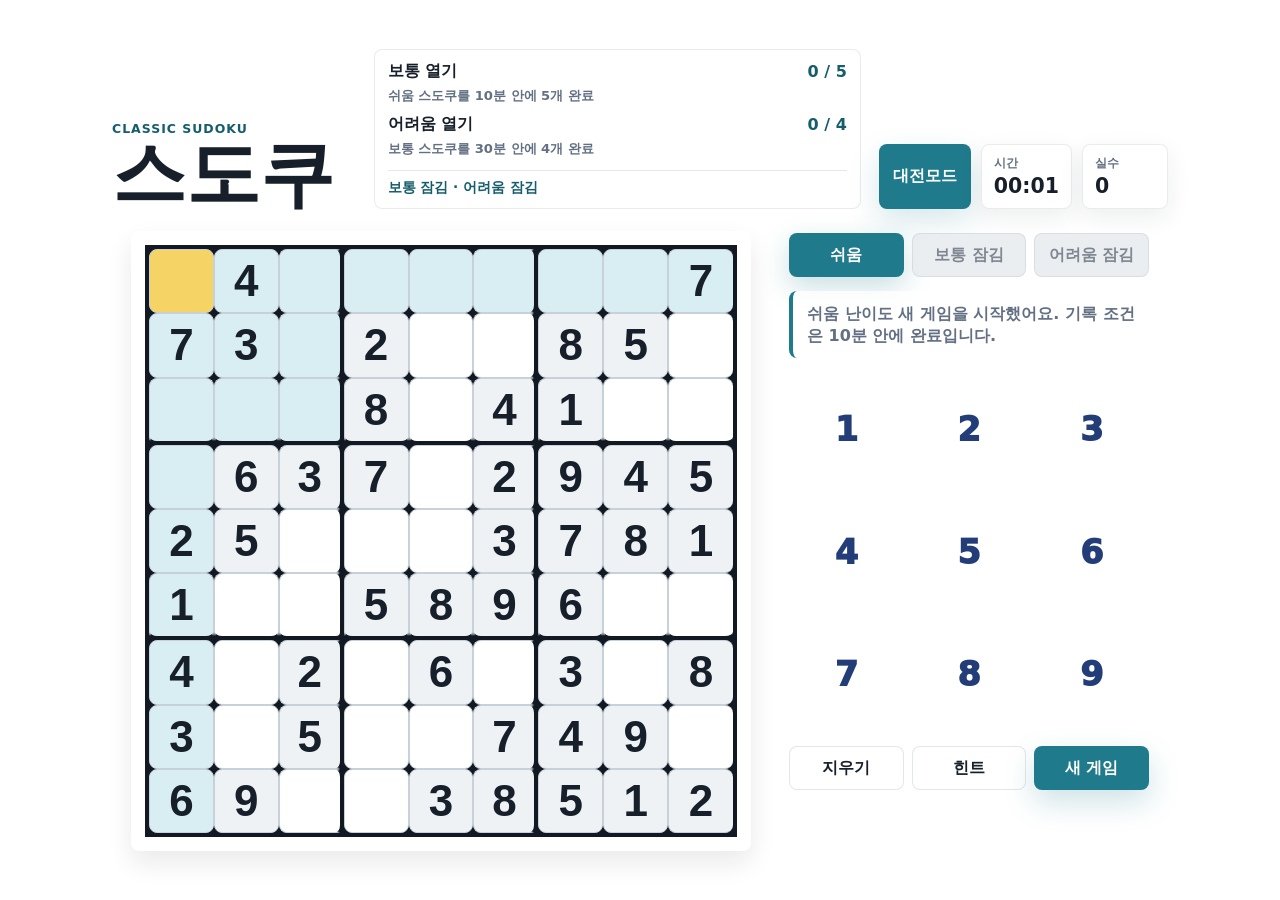
==== index.html @ 7ba5e2db "Add files via upload" ====
<!doctype html>
<html lang="ko">
  <head>
    <meta charset="UTF-8" />
    <meta name="viewport" content="width=device-width, initial-scale=1.0" />
    <title>Classic Sudoku</title>
    <link rel="stylesheet" href="./styles.css?v=20260531-15" />
  </head>
  <body>
    <main class="app-shell">
      <section class="topbar solo-topbar" aria-label="게임 상태">
        <div>
          <p class="eyebrow">Classic Sudoku</p>
          <h1>스도쿠</h1>
        </div>
        <div id="progress" class="progress-panel mission-panel" aria-live="polite"></div>
        <div class="stats">
          <a class="mode-link" href="./battle.html?v=20260531-15">대전모드</a>
          <div class="stat">
            <span>시간</span>
            <strong id="timer">00:00</strong>
          </div>
          <div class="stat">
            <span>실수</span>
            <strong id="mistakes">0</strong>
          </div>
        </div>
      </section>

      <section class="game-layout">
        <div class="board-wrap">
          <div id="board" class="sudoku-board" aria-label="스도쿠 보드"></div>
        </div>

        <aside class="controls" aria-label="게임 조작">
          <div class="difficulty" role="group" aria-label="난이도 선택">
            <button class="difficulty-btn active" data-difficulty="easy">쉬움</button>
            <button class="difficulty-btn" data-difficulty="medium">보통</button>
            <button class="difficulty-btn" data-difficulty="hard">어려움</button>
          </div>

          <div id="message" class="message" role="status" aria-live="polite">
            빈 칸을 선택하고 숫자를 입력하세요.
          </div>

          <div class="number-pad" aria-label="숫자 입력">
            <button data-number="1">1</button>
            <button data-number="2">2</button>
            <button data-number="3">3</button>
            <button data-number="4">4</button>
            <button data-number="5">5</button>
            <button data-number="6">6</button>
            <button data-number="7">7</button>
            <button data-number="8">8</button>
            <button data-number="9">9</button>
          </div>

          <div class="actions">
            <button id="eraseBtn" class="secondary">지우기</button>
            <button id="hintBtn" class="secondary">힌트</button>
            <button id="newGameBtn" class="primary">새 게임</button>
          </div>
        </aside>
      </section>
    </main>

    <script src="./app.js?v=20260531-15"></script>
  </body>
</html>
---- styles.css ----
:root {
  color-scheme: light;
  --ink: #17202a;
  --muted: #637083;
  --line: #c8d0da;
  --line-strong: #121923;
  --paper: #ffffff;
  --surface: #ffffff;
  --accent: #1f7a8c;
  --accent-strong: #155d6b;
  --accent-soft: #d9eef2;
  --warn: #b23a48;
  --warn-soft: #fde8eb;
  --fixed: #eef2f5;
  --selected: #f6d365;
  --same: #eaf5dc;
  --shadow: 0 18px 50px rgba(31, 42, 55, 0.13);
}

* {
  box-sizing: border-box;
}

body {
  min-height: 100vh;
  margin: 0;
  font-family:
    "Arial Rounded MT Bold", Inter, ui-sans-serif, system-ui, -apple-system, BlinkMacSystemFont, "Segoe UI",
    sans-serif;
  color: var(--ink);
  background: var(--paper);
}

button {
  min-height: 44px;
  border: 0;
  border-radius: 8px;
  font: inherit;
  font-weight: 800;
  cursor: pointer;
  transition:
    transform 120ms ease,
    background 120ms ease,
    box-shadow 120ms ease;
}

button:disabled {
  cursor: not-allowed;
  transform: none;
}

button:active {
  transform: translateY(1px);
}

.app-shell {
  width: min(1120px, 100%);
  min-height: 100vh;
  margin: 0 auto;
  padding: 28px clamp(14px, 3vw, 32px);
  display: flex;
  flex-direction: column;
  justify-content: center;
  gap: 22px;
}

.topbar {
  display: flex;
  align-items: end;
  justify-content: space-between;
  gap: 18px;
}

.solo-topbar {
  display: grid;
  grid-template-columns: minmax(140px, 0.8fr) minmax(280px, 1.6fr) auto;
  align-items: end;
}

.eyebrow {
  margin: 0 0 3px;
  color: var(--accent-strong);
  font-size: 0.78rem;
  font-weight: 900;
  letter-spacing: 0.08em;
  text-transform: uppercase;
}

h1 {
  margin: 0;
  font-size: clamp(2.35rem, 6vw, 4.6rem);
  line-height: 0.95;
}

.stats {
  display: flex;
  gap: 10px;
  flex-wrap: wrap;
  justify-content: flex-end;
}

.stat {
  min-width: 86px;
  padding: 10px 12px;
  border: 1px solid rgba(23, 32, 42, 0.09);
  border-radius: 8px;
  background: rgba(255, 255, 255, 0.72);
  box-shadow: 0 8px 24px rgba(31, 42, 55, 0.08);
}

.stat span {
  display: block;
  color: var(--muted);
  font-size: 0.76rem;
  font-weight: 800;
}

.stat strong {
  display: block;
  margin-top: 2px;
  font-size: 1.28rem;
}

.mode-link {
  min-height: 44px;
  display: inline-flex;
  align-items: center;
  justify-content: center;
  padding: 0 14px;
  border-radius: 8px;
  color: #fff;
  background: var(--accent);
  box-shadow: 0 12px 30px rgba(31, 122, 140, 0.18);
  font-weight: 850;
  text-decoration: none;
}

.mobile-chat-preview {
  display: none;
}

.mobile-time-title {
  display: none;
}

.mobile-bottom-stats {
  display: none;
}

.game-layout {
  display: grid;
  grid-template-columns: minmax(280px, 620px) minmax(260px, 360px);
  align-items: start;
  justify-content: center;
  gap: clamp(18px, 4vw, 38px);
}

.board-wrap {
  width: 100%;
  max-width: 620px;
  aspect-ratio: 1;
  padding: clamp(8px, 1.6vw, 14px);
  border-radius: 8px;
  background: var(--surface);
  box-shadow: 0 12px 26px rgba(18, 25, 35, 0.09);
}

.sudoku-board {
  display: grid;
  grid-template-columns: repeat(9, 1fr);
  width: 100%;
  height: 100%;
  border: 4px solid var(--line-strong);
  background: var(--line-strong);
}

.cell {
  display: grid;
  place-items: center;
  min-width: 0;
  min-height: 0;
  border: 1px solid var(--line);
  font-family: "Trebuchet MS", Arial, sans-serif;
  background: var(--surface);
  color: #101923;
  font-size: clamp(1.58rem, 5.6vw, 2.75rem);
  font-weight: 650;
  line-height: 1;
  letter-spacing: 0;
  user-select: none;
}

.cell:nth-child(3n) {
  border-right: 4px solid var(--line-strong);
}

.cell:nth-child(9n) {
  border-right: 0;
}

.cell:nth-child(n + 19):nth-child(-n + 27),
.cell:nth-child(n + 46):nth-child(-n + 54) {
  border-bottom: 4px solid var(--line-strong);
}

.cell.fixed {
  color: var(--ink);
  background: var(--fixed);
}

.cell.selected {
  background: var(--selected);
}

.cell.related {
  background: var(--accent-soft);
}

.cell.same {
  background: var(--same);
}

.cell.error {
  color: var(--warn);
  background: var(--warn-soft);
}

.cell.selected.error {
  background: #f7bdc5;
}

.cell.complete-pop {
  animation: completePop 760ms ease both;
}

@keyframes completePop {
  0% {
    background: #fff;
    transform: scale(1);
  }
  28% {
    background: #86e1f0;
    transform: scale(1.05);
  }
  62% {
    background: #f8d96d;
    transform: scale(1.01);
  }
  100% {
    transform: scale(1);
  }
}

.controls {
  display: flex;
  flex-direction: column;
  gap: 14px;
  padding-top: 2px;
}

.battle-panel {
  display: grid;
  gap: 10px;
  padding: 12px;
  border-radius: 8px;
  background: rgba(255, 255, 255, 0.78);
  box-shadow: inset 0 0 0 1px rgba(23, 32, 42, 0.09);
}

.battle-panel.is-hidden {
  display: none;
}

.battle-panel label {
  display: grid;
  gap: 5px;
  color: var(--muted);
  font-size: 0.82rem;
  font-weight: 800;
}

.battle-panel input,
.battle-panel select {
  width: 100%;
  min-height: 42px;
  border: 1px solid rgba(23, 32, 42, 0.14);
  border-radius: 8px;
  padding: 0 11px;
  color: var(--ink);
  background: var(--surface);
  font: inherit;
  font-weight: 750;
}

.battle-panel input[type="range"] {
  padding: 0;
  accent-color: var(--accent);
}

.chat-panel {
  display: grid;
  gap: 8px;
  padding: 12px;
  border-radius: 8px;
  background: rgba(255, 255, 255, 0.78);
  box-shadow: inset 0 0 0 1px rgba(23, 32, 42, 0.09);
}

.chat-messages {
  display: flex;
  flex-direction: column;
  gap: 7px;
  min-height: 120px;
  max-height: 180px;
  overflow-y: auto;
  padding-right: 2px;
  overscroll-behavior: contain;
  scroll-behavior: smooth;
}

.chat-empty {
  margin: 0;
  color: var(--muted);
  font-size: 0.85rem;
  font-weight: 760;
}

.chat-message {
  display: grid;
  gap: 2px;
  align-self: start;
  max-width: 88%;
  min-width: 52px;
  padding: 8px 10px;
  border-radius: 8px;
  background: var(--fixed);
  overflow-wrap: anywhere;
  word-break: break-word;
}

.chat-message.mine {
  align-self: end;
  background: var(--accent-soft);
}

.chat-message strong {
  color: var(--accent-strong);
  font-size: 0.75rem;
}

.chat-message span {
  font-size: 0.9rem;
  font-weight: 720;
  line-height: 1.35;
  white-space: pre-wrap;
}

.chat-form {
  display: grid;
  grid-template-columns: 1fr 76px;
  gap: 8px;
}

.chat-form input {
  min-width: 0;
  min-height: 44px;
  border: 1px solid rgba(23, 32, 42, 0.14);
  border-radius: 8px;
  padding: 0 11px;
  color: var(--ink);
  background: var(--surface);
  font: inherit;
  font-weight: 750;
}

.difficulty {
  display: grid;
  grid-template-columns: repeat(3, 1fr);
  gap: 8px;
}

.difficulty-btn,
.secondary {
  color: var(--ink);
  background: rgba(255, 255, 255, 0.8);
  box-shadow: inset 0 0 0 1px rgba(23, 32, 42, 0.11);
}

.difficulty-btn.active {
  color: #fff;
  background: var(--accent);
  box-shadow: 0 10px 28px rgba(31, 122, 140, 0.24);
}

.difficulty-btn.locked {
  color: #7f8792;
  background: rgba(233, 236, 240, 0.88);
  box-shadow: inset 0 0 0 1px rgba(23, 32, 42, 0.08);
}

.progress-panel {
  display: grid;
  gap: 5px;
  padding: 12px 14px;
  border-radius: 8px;
  background: rgba(255, 255, 255, 0.78);
  box-shadow: inset 0 0 0 1px rgba(23, 32, 42, 0.09);
}

.progress-row {
  display: flex;
  align-items: center;
  justify-content: space-between;
  gap: 10px;
  font-weight: 850;
}

.progress-row strong {
  color: var(--accent-strong);
  white-space: nowrap;
}

.progress-panel p {
  margin: 0 0 5px;
  color: var(--muted);
  font-size: 0.82rem;
  font-weight: 720;
  line-height: 1.3;
}

.unlock-status {
  margin-top: 3px;
  padding-top: 8px;
  border-top: 1px solid rgba(23, 32, 42, 0.1);
  color: var(--accent-strong);
  font-size: 0.85rem;
  font-weight: 850;
}

.message {
  min-height: 56px;
  display: flex;
  align-items: center;
  padding: 12px 14px;
  border-left: 4px solid var(--accent);
  border-radius: 8px;
  background: rgba(255, 255, 255, 0.78);
  color: var(--muted);
  font-weight: 750;
  line-height: 1.35;
}

.number-pad {
  display: grid;
  grid-template-columns: repeat(3, 1fr);
  gap: 8px;
}

.number-pad button {
  aspect-ratio: 1;
  min-height: 56px;
  color: #233d79;
  background: var(--surface);
  box-shadow: none;
  font-size: 2.1rem;
  font-weight: 950;
}

.number-pad button:hover,
.secondary:hover {
  background: #eef8fa;
}

.actions {
  display: grid;
  grid-template-columns: repeat(3, 1fr);
  gap: 8px;
}

.battle-actions {
  grid-template-columns: 1fr 1fr;
}

.leave-action {
  width: 100%;
}

.primary {
  color: #fff;
  background: var(--accent);
  box-shadow: 0 12px 30px rgba(31, 122, 140, 0.22);
}

.primary:hover {
  background: var(--accent-strong);
}

.danger {
  color: var(--warn);
}

@media (max-width: 820px) {
  .app-shell {
    justify-content: start;
    padding-top: 12px;
    gap: 12px;
  }

  .topbar {
    display: grid;
    grid-template-columns: 94px minmax(0, 1fr);
    align-items: start;
    gap: 8px;
  }

  .solo-topbar {
    grid-template-columns: minmax(0, 1fr) auto;
  }

  .solo-topbar > div:first-child {
    display: none;
  }

  .solo-topbar .mission-panel {
    grid-column: 1;
  }

  .solo-topbar .stats {
    grid-column: 2;
    display: grid;
    gap: 6px;
  }

  .solo-topbar .stats .mode-link,
  .solo-topbar .stats .stat:last-child {
    display: none;
  }

  .topbar > div:first-child {
    order: 0;
  }

  .topbar:not(.solo-topbar) .eyebrow {
    display: none;
  }

  .topbar:not(.solo-topbar) .stats {
    display: none;
  }

  .topbar h1 {
    display: none;
  }

  .mobile-time-title {
    display: grid;
    gap: 2px;
    min-height: 88px;
    height: 88px;
    padding: 10px 12px;
    border-radius: 8px;
    background: rgba(255, 255, 255, 0.78);
    box-shadow: inset 0 0 0 1px rgba(23, 32, 42, 0.09);
  }

  .mobile-time-title span {
    color: var(--muted);
    font-size: 0.76rem;
    font-weight: 800;
  }

  .mobile-time-title strong {
    font-size: 1.45rem;
    line-height: 1;
  }

  .topbar .stats .stat:last-child {
    display: none;
  }

  .mobile-chat-preview {
    order: 1;
    display: flex;
    flex-direction: column;
    gap: 6px;
    width: 100%;
    min-height: 88px;
    height: 88px;
    max-height: 88px;
    overflow-y: auto;
    padding: 8px;
    border-radius: 8px;
    background: rgba(255, 255, 255, 0.78);
    box-shadow: inset 0 0 0 1px rgba(23, 32, 42, 0.09);
  }

  .mobile-chat-preview .chat-message {
    max-width: 100%;
    padding: 6px 8px;
  }

  .mobile-chat-preview .chat-message span {
    font-size: 0.78rem;
  }

  .game-layout {
    order: 2;
    display: flex;
    flex-direction: column;
    gap: 10px;
  }

  .board-wrap {
    order: 2;
    max-width: none;
  }

  .controls {
    display: contents;
  }

  .battle-panel {
    order: 0;
  }

  .chat-panel {
    order: 1;
    padding: 0;
    background: transparent;
    box-shadow: none;
  }

  .chat-panel .chat-messages {
    display: none;
  }

  .chat-form {
    grid-template-columns: 1fr 68px;
  }

  .chat-form input,
  .chat-form button {
    min-height: 46px;
  }

  .number-pad {
    grid-template-columns: repeat(9, 1fr);
    gap: 2px;
    order: 3;
  }

  .number-pad button {
    aspect-ratio: 1;
    min-height: 36px;
    border-radius: 5px;
    padding: 0;
    font-size: 1.32rem;
    color: #233d79;
  }

  .controls > .actions:not(.battle-actions) {
    order: 5;
  }

  .controls > .message {
    order: 10;
  }

  .controls > .difficulty {
    order: 12;
  }

  .battle-actions {
    grid-template-columns: 1fr 1fr;
    gap: 7px;
    order: 4;
  }

  .battle-message {
    order: 5;
  }

  .players-panel {
    order: 6;
  }

  .leave-action {
    order: 29;
  }

  .mobile-bottom-stats {
    order: 30;
    display: grid;
    grid-template-columns: 1fr 1fr;
    gap: 8px;
    padding-bottom: 18px;
  }

  .mobile-bottom-stats .mode-link,
  .mobile-bottom-stats .stat {
    width: 100%;
  }
}

@media (max-width: 520px) {
  .app-shell {
    padding-left: 10px;
    padding-right: 10px;
  }

  .topbar {
    display: grid;
  }

  .stats {
    justify-content: stretch;
    gap: 7px;
  }

  .stat {
    flex: 1;
    min-width: 0;
    padding: 8px 9px;
  }

  .cell {
    font-size: clamp(1.35rem, 8.1vw, 2rem);
    font-weight: 650;
  }

  h1 {
    font-size: 2.15rem;
  }

  .eyebrow {
    font-size: 0.68rem;
  }
}
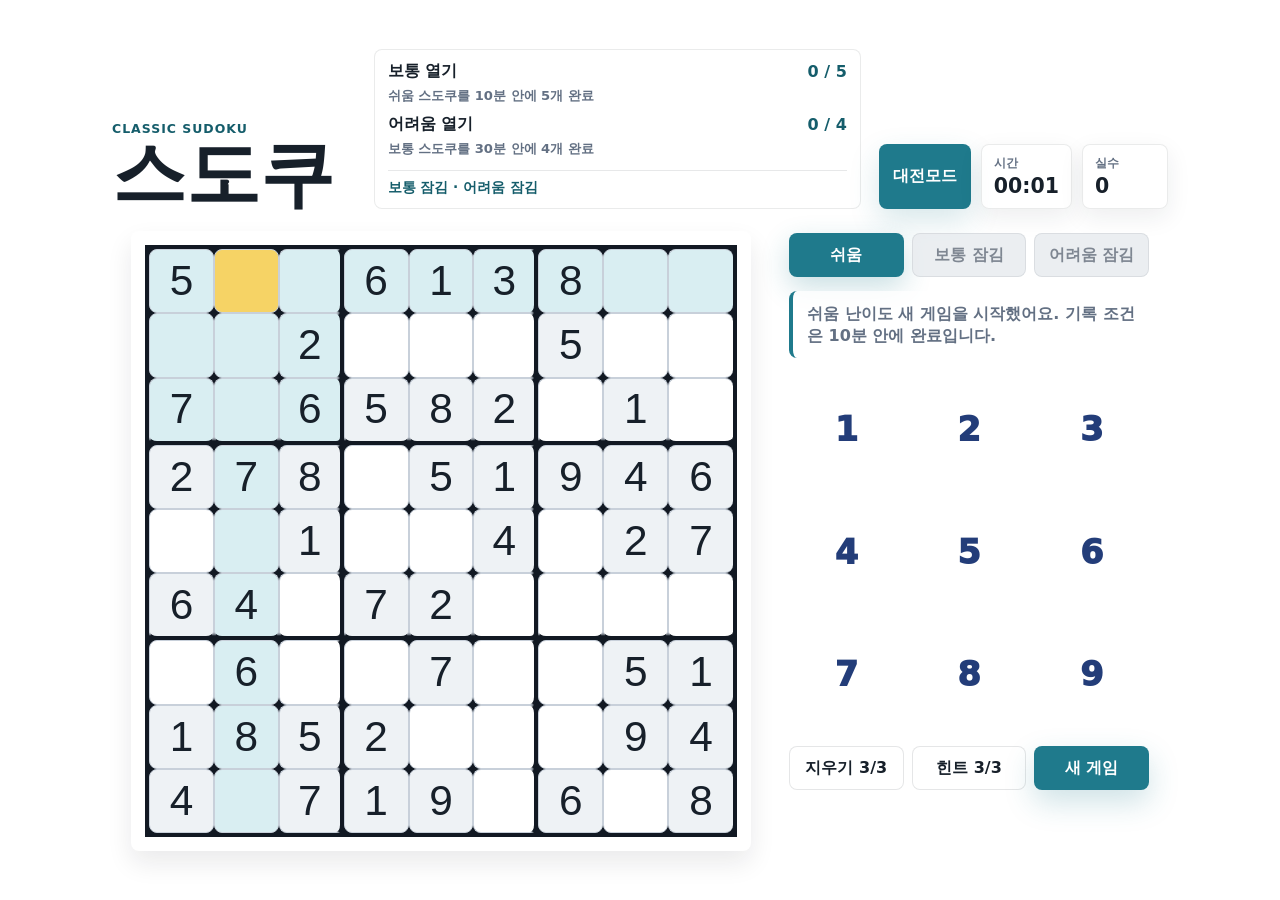
==== commit 420d6f6f: "Add files via upload" ====
--- a/index.html
+++ b/index.html
@@ -4,7 +4,7 @@
     <meta charset="UTF-8" />
     <meta name="viewport" content="width=device-width, initial-scale=1.0" />
     <title>Classic Sudoku</title>
-    <link rel="stylesheet" href="./styles.css?v=20260531-15" />
+    <link rel="stylesheet" href="./styles.css?v=20260531-16" />
   </head>
   <body>
     <main class="app-shell">
@@ -15,7 +15,7 @@
         </div>
         <div id="progress" class="progress-panel mission-panel" aria-live="polite"></div>
         <div class="stats">
-          <a class="mode-link" href="./battle.html?v=20260531-15">대전모드</a>
+          <a class="mode-link" href="./battle.html?v=20260531-16">대전모드</a>
           <div class="stat">
             <span>시간</span>
             <strong id="timer">00:00</strong>
@@ -64,6 +64,6 @@
       </section>
     </main>
 
-    <script src="./app.js?v=20260531-15"></script>
+    <script src="./app.js?v=20260531-16"></script>
   </body>
 </html>
--- a/styles.css
+++ b/styles.css
@@ -180,11 +180,11 @@
   min-width: 0;
   min-height: 0;
   border: 1px solid var(--line);
-  font-family: "Trebuchet MS", Arial, sans-serif;
+  font-family: "Segoe UI", Arial, sans-serif;
   background: var(--surface);
   color: #101923;
-  font-size: clamp(1.58rem, 5.6vw, 2.75rem);
-  font-weight: 650;
+  font-size: clamp(1.52rem, 5.4vw, 2.65rem);
+  font-weight: 500;
   line-height: 1;
   letter-spacing: 0;
   user-select: none;
@@ -454,9 +454,11 @@
   display: grid;
   grid-template-columns: repeat(3, 1fr);
   gap: 8px;
+  width: 100%;
 }
 
 .number-pad button {
+  min-width: 0;
   aspect-ratio: 1;
   min-height: 56px;
   color: #233d79;
@@ -508,7 +510,7 @@
 
   .topbar {
     display: grid;
-    grid-template-columns: 94px minmax(0, 1fr);
+    grid-template-columns: repeat(2, minmax(0, 1fr));
     align-items: start;
     gap: 8px;
   }
@@ -557,6 +559,7 @@
     gap: 2px;
     min-height: 88px;
     height: 88px;
+    width: 100%;
     padding: 10px 12px;
     border-radius: 8px;
     background: rgba(255, 255, 255, 0.78);
@@ -644,17 +647,19 @@
   }
 
   .number-pad {
-    grid-template-columns: repeat(9, 1fr);
-    gap: 2px;
+    width: 100%;
+    grid-template-columns: repeat(9, minmax(0, 1fr));
+    gap: 0;
     order: 3;
   }
 
   .number-pad button {
+    min-width: 0;
     aspect-ratio: 1;
-    min-height: 36px;
-    border-radius: 5px;
+    min-height: 34px;
+    border-radius: 4px;
     padding: 0;
-    font-size: 1.32rem;
+    font-size: 1.52rem;
     color: #233d79;
   }
 
@@ -685,7 +690,7 @@
   }
 
   .leave-action {
-    order: 29;
+    order: 99;
   }
 
   .mobile-bottom-stats {
@@ -724,8 +729,8 @@
   }
 
   .cell {
-    font-size: clamp(1.35rem, 8.1vw, 2rem);
-    font-weight: 650;
+    font-size: clamp(1.22rem, 7.6vw, 1.86rem);
+    font-weight: 500;
   }
 
   h1 {
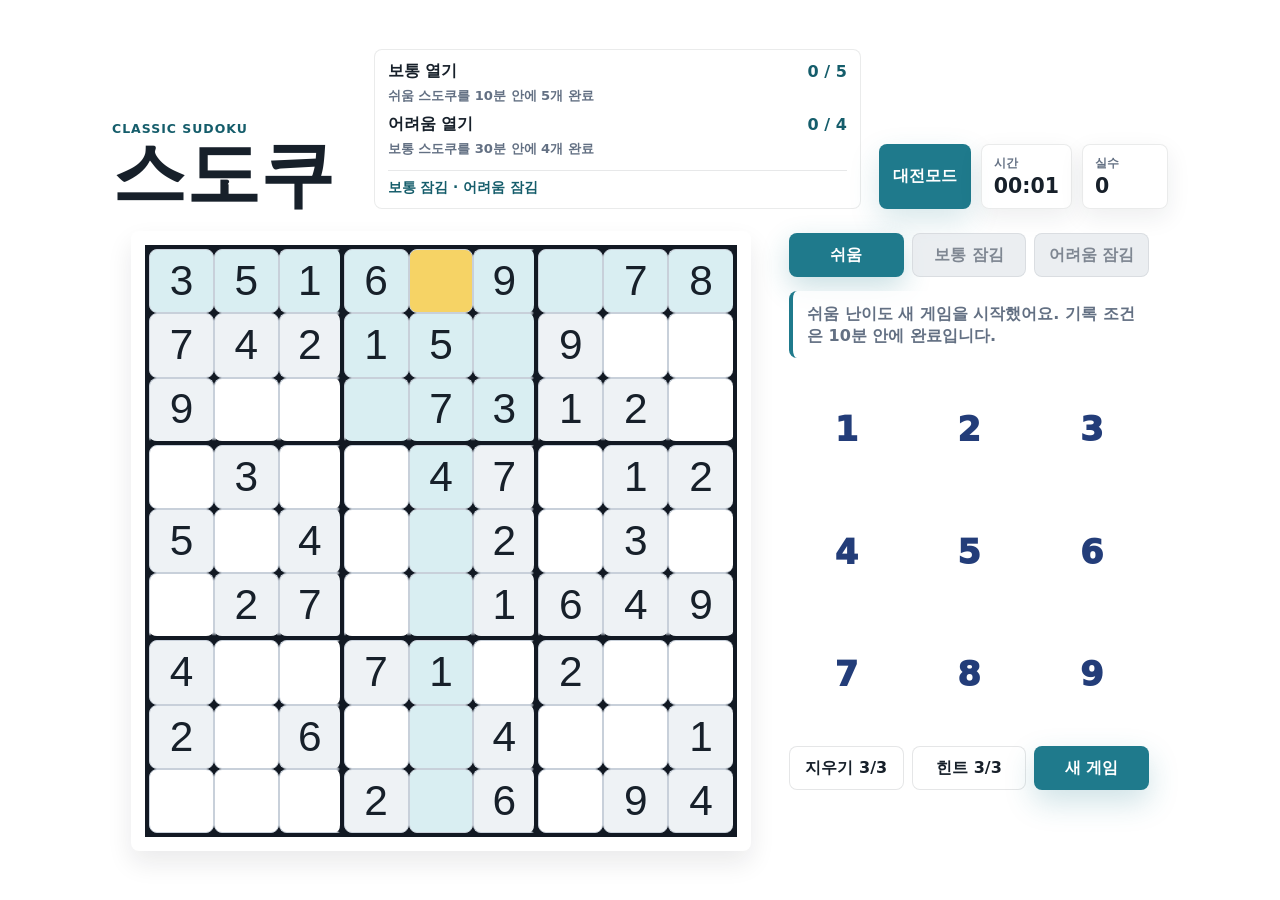
==== commit 8e08637d: "Add files via upload" ====
--- a/index.html
+++ b/index.html
@@ -4,7 +4,7 @@
     <meta charset="UTF-8" />
     <meta name="viewport" content="width=device-width, initial-scale=1.0" />
     <title>Classic Sudoku</title>
-    <link rel="stylesheet" href="./styles.css?v=20260531-16" />
+    <link rel="stylesheet" href="./styles.css?v=20260531-17" />
   </head>
   <body>
     <main class="app-shell">
@@ -15,7 +15,7 @@
         </div>
         <div id="progress" class="progress-panel mission-panel" aria-live="polite"></div>
         <div class="stats">
-          <a class="mode-link" href="./battle.html?v=20260531-16">대전모드</a>
+          <a class="mode-link" href="./battle.html?v=20260531-17">대전모드</a>
           <div class="stat">
             <span>시간</span>
             <strong id="timer">00:00</strong>
@@ -64,6 +64,6 @@
       </section>
     </main>
 
-    <script src="./app.js?v=20260531-16"></script>
+    <script src="./app.js?v=20260531-17"></script>
   </body>
 </html>
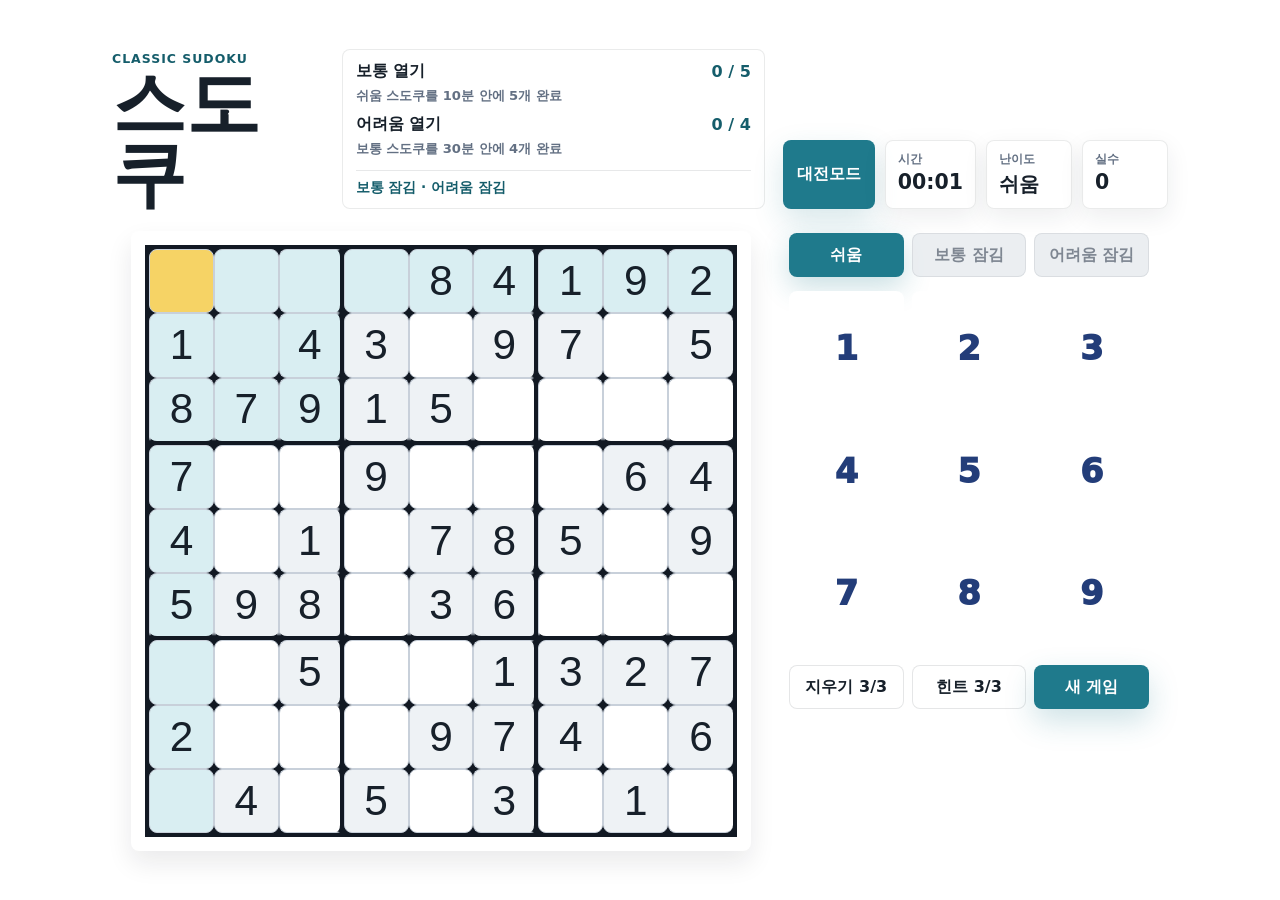
==== commit bef15fa6: "Add files via upload" ====
--- a/index.html
+++ b/index.html
@@ -4,7 +4,7 @@
     <meta charset="UTF-8" />
     <meta name="viewport" content="width=device-width, initial-scale=1.0" />
     <title>Classic Sudoku</title>
-    <link rel="stylesheet" href="./styles.css?v=20260531-17" />
+    <link rel="stylesheet" href="./styles.css?v=20260531-20" />
   </head>
   <body>
     <main class="app-shell">
@@ -15,10 +15,14 @@
         </div>
         <div id="progress" class="progress-panel mission-panel" aria-live="polite"></div>
         <div class="stats">
-          <a class="mode-link" href="./battle.html?v=20260531-17">대전모드</a>
+          <a class="mode-link" href="./battle.html?v=20260531-20">대전모드</a>
           <div class="stat">
             <span>시간</span>
             <strong id="timer">00:00</strong>
+          </div>
+          <div class="stat">
+            <span>난이도</span>
+            <strong id="currentDifficulty">쉬움</strong>
           </div>
           <div class="stat">
             <span>실수</span>
@@ -39,7 +43,7 @@
             <button class="difficulty-btn" data-difficulty="hard">어려움</button>
           </div>
 
-          <div id="message" class="message" role="status" aria-live="polite">
+          <div id="message" class="message solo-message" role="status" aria-live="polite">
             빈 칸을 선택하고 숫자를 입력하세요.
           </div>
 
@@ -64,6 +68,6 @@
       </section>
     </main>
 
-    <script src="./app.js?v=20260531-17"></script>
+    <script src="./app.js?v=20260531-20"></script>
   </body>
 </html>
--- a/styles.css
+++ b/styles.css
@@ -21,6 +21,12 @@
   box-sizing: border-box;
 }
 
+html,
+body {
+  width: 100%;
+  overflow-x: hidden;
+}
+
 body {
   min-height: 100vh;
   margin: 0;
@@ -62,6 +68,7 @@
   flex-direction: column;
   justify-content: center;
   gap: 22px;
+  overflow-x: hidden;
 }
 
 .topbar {
@@ -147,6 +154,14 @@
   display: none;
 }
 
+.battle-info-row {
+  display: contents;
+}
+
+.mobile-room-stat {
+  display: none;
+}
+
 .game-layout {
   display: grid;
   grid-template-columns: minmax(280px, 620px) minmax(260px, 360px);
@@ -166,12 +181,27 @@
 }
 
 .sudoku-board {
+  position: relative;
   display: grid;
   grid-template-columns: repeat(9, 1fr);
   width: 100%;
   height: 100%;
   border: 4px solid var(--line-strong);
   background: var(--line-strong);
+}
+
+.sudoku-board.loss-board::after {
+  content: attr(data-result);
+  position: absolute;
+  inset: 0;
+  display: grid;
+  place-items: center;
+  color: #b23a48;
+  background: rgba(255, 255, 255, 0.72);
+  font-size: clamp(3rem, 18vw, 7rem);
+  font-weight: 900;
+  letter-spacing: 0;
+  pointer-events: none;
 }
 
 .cell {
@@ -450,11 +480,20 @@
   line-height: 1.35;
 }
 
+.solo-message {
+  display: none;
+}
+
+.battle-message {
+  display: none;
+}
+
 .number-pad {
   display: grid;
   grid-template-columns: repeat(3, 1fr);
   gap: 8px;
   width: 100%;
+  max-width: 100%;
 }
 
 .number-pad button {
@@ -477,6 +516,8 @@
   display: grid;
   grid-template-columns: repeat(3, 1fr);
   gap: 8px;
+  width: 100%;
+  max-width: 100%;
 }
 
 .battle-actions {
@@ -648,6 +689,7 @@
 
   .number-pad {
     width: 100%;
+    max-width: calc(100vw - 20px);
     grid-template-columns: repeat(9, minmax(0, 1fr));
     gap: 0;
     order: 3;
@@ -659,8 +701,15 @@
     min-height: 34px;
     border-radius: 4px;
     padding: 0;
-    font-size: 1.52rem;
+    font-size: clamp(1.45rem, 6.2vw, 1.7rem);
     color: #233d79;
+  }
+
+  .actions,
+  .battle-actions,
+  .mobile-bottom-stats,
+  .leave-action {
+    max-width: calc(100vw - 20px);
   }
 
   .controls > .actions:not(.battle-actions) {
@@ -685,8 +734,21 @@
     order: 5;
   }
 
+  .battle-info-row {
+    order: 6;
+    display: grid;
+    grid-template-columns: minmax(0, 1fr) minmax(86px, 30%);
+    gap: 8px;
+  }
+
   .players-panel {
-    order: 6;
+    min-width: 0;
+  }
+
+  .mobile-room-stat {
+    display: block;
+    min-width: 0;
+    align-self: stretch;
   }
 
   .leave-action {
@@ -698,12 +760,12 @@
     display: grid;
     grid-template-columns: 1fr 1fr;
     gap: 8px;
-    padding-bottom: 18px;
   }
 
   .mobile-bottom-stats .mode-link,
-  .mobile-bottom-stats .stat {
+  .mobile-bottom-stats button {
     width: 100%;
+    min-height: 44px;
   }
 }
 
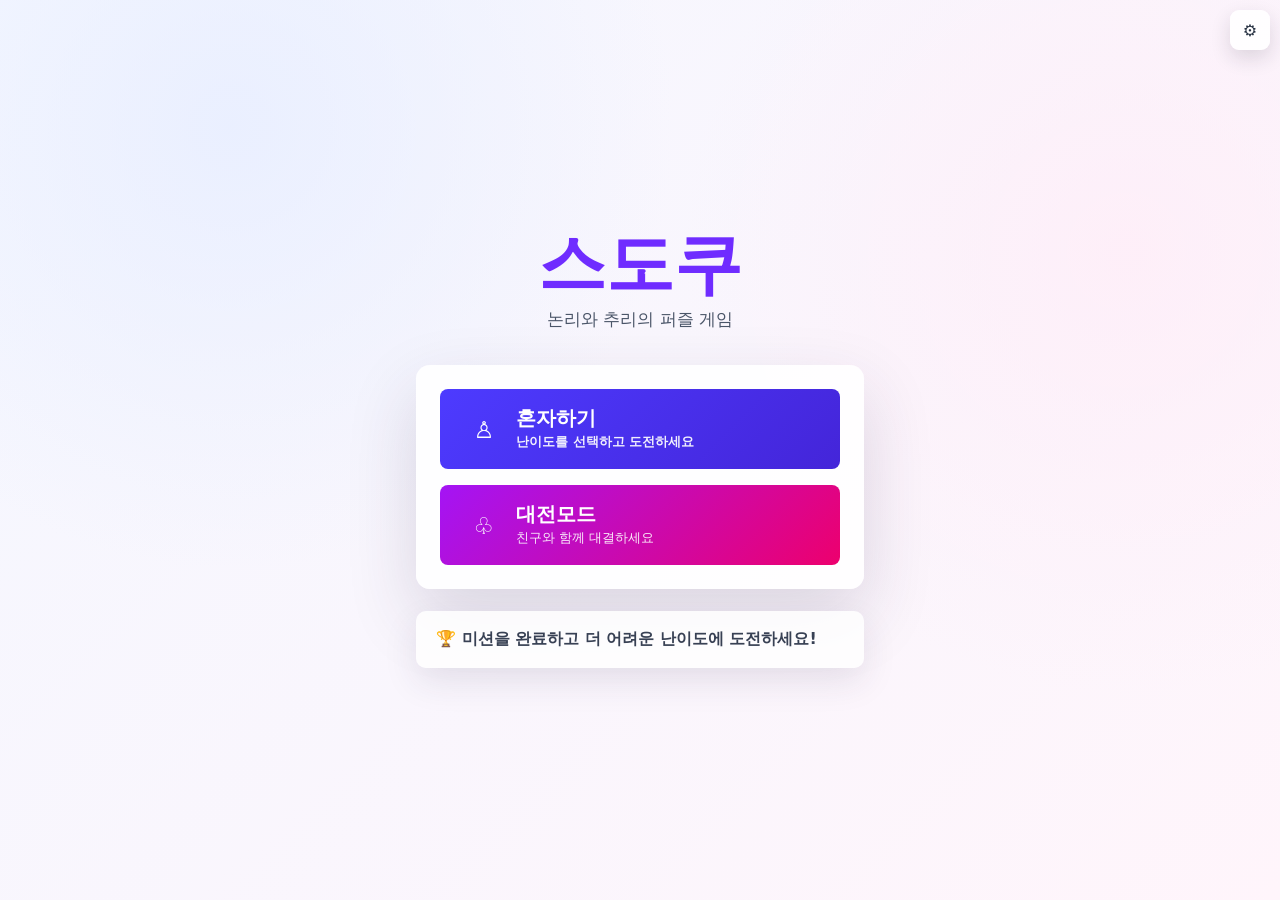
==== commit 0df926e0: "Add files via upload" ====
--- a/index.html
+++ b/index.html
@@ -3,46 +3,61 @@
   <head>
     <meta charset="UTF-8" />
     <meta name="viewport" content="width=device-width, initial-scale=1.0" />
-    <title>Classic Sudoku</title>
-    <link rel="stylesheet" href="./styles.css?v=20260531-20" />
+    <title>스도쿠</title>
+    <link rel="stylesheet" href="./styles.css?v=20260531-21" />
   </head>
   <body>
-    <main class="app-shell">
+    <button id="settingsBtn" class="settings-fab" type="button" aria-label="개인 설정">⚙</button>
+
+    <main class="home-screen" id="homeScreen">
+      <section class="home-card" aria-label="스도쿠 시작">
+        <h1>스도쿠</h1>
+        <p>논리와 추리의 퍼즐 게임</p>
+
+        <div class="home-actions">
+          <button id="soloStartBtn" class="home-choice solo-choice" type="button">
+            <span class="choice-icon">♙</span>
+            <span>
+              <strong>혼자하기</strong>
+              <small>난이도를 선택하고 도전하세요</small>
+            </span>
+          </button>
+          <a class="home-choice battle-choice" href="./battle.html?v=20260531-21">
+            <span class="choice-icon">♧</span>
+            <span>
+              <strong>대전모드</strong>
+              <small>친구와 함께 대결하세요</small>
+            </span>
+          </a>
+        </div>
+
+        <div class="home-tip">🏆 미션을 완료하고 더 어려운 난이도에 도전하세요!</div>
+      </section>
+    </main>
+
+    <main class="app-shell solo-shell is-hidden" id="soloGame">
       <section class="topbar solo-topbar" aria-label="게임 상태">
         <div>
-          <p class="eyebrow">Classic Sudoku</p>
-          <h1>스도쿠</h1>
+          <a class="back-link" href="./index.html" aria-label="처음으로">←</a>
         </div>
-        <div id="progress" class="progress-panel mission-panel" aria-live="polite"></div>
-        <div class="stats">
-          <a class="mode-link" href="./battle.html?v=20260531-20">대전모드</a>
-          <div class="stat">
-            <span>시간</span>
-            <strong id="timer">00:00</strong>
-          </div>
-          <div class="stat">
-            <span>난이도</span>
-            <strong id="currentDifficulty">쉬움</strong>
-          </div>
-          <div class="stat">
-            <span>실수</span>
-            <strong id="mistakes">0</strong>
-          </div>
-        </div>
+        <h2 class="screen-title"><span>🌱</span> 쉬움</h2>
+        <div class="timer-chip" id="timer">00:00</div>
       </section>
 
-      <section class="game-layout">
+      <section class="solo-content">
+        <div class="difficulty" role="group" aria-label="난이도 선택">
+          <button class="difficulty-btn active" data-difficulty="easy">쉬움</button>
+          <button class="difficulty-btn" data-difficulty="medium">보통</button>
+          <button class="difficulty-btn" data-difficulty="hard">어려움</button>
+        </div>
+
+        <div id="progress" class="progress-panel mission-panel" aria-live="polite"></div>
+
         <div class="board-wrap">
           <div id="board" class="sudoku-board" aria-label="스도쿠 보드"></div>
         </div>
 
         <aside class="controls" aria-label="게임 조작">
-          <div class="difficulty" role="group" aria-label="난이도 선택">
-            <button class="difficulty-btn active" data-difficulty="easy">쉬움</button>
-            <button class="difficulty-btn" data-difficulty="medium">보통</button>
-            <button class="difficulty-btn" data-difficulty="hard">어려움</button>
-          </div>
-
           <div id="message" class="message solo-message" role="status" aria-live="polite">
             빈 칸을 선택하고 숫자를 입력하세요.
           </div>
@@ -64,10 +79,37 @@
             <button id="hintBtn" class="secondary">힌트</button>
             <button id="newGameBtn" class="primary">새 게임</button>
           </div>
+
+          <div class="tool-summary">
+            <div><strong id="mistakes">0</strong><span>실수</span></div>
+            <div><strong id="currentDifficulty">쉬움</strong><span>난이도</span></div>
+          </div>
         </aside>
       </section>
     </main>
 
-    <script src="./app.js?v=20260531-20"></script>
+    <div id="settingsModal" class="modal-overlay is-hidden" role="dialog" aria-modal="true" aria-labelledby="settingsTitle">
+      <section class="settings-modal">
+        <div class="modal-head">
+          <h2 id="settingsTitle">⚙ 개인 설정</h2>
+          <button id="closeSettingsBtn" class="icon-button" type="button" aria-label="닫기">×</button>
+        </div>
+        <label class="setting-row">
+          <span>🔊 사운드</span>
+          <input id="soundToggle" type="checkbox" checked />
+        </label>
+        <label class="setting-control">
+          <span>배경음 크기 <strong id="musicVolumeLabel">70%</strong></span>
+          <input id="musicVolume" min="0" max="100" type="range" value="70" />
+        </label>
+        <label class="setting-control">
+          <span>효과음 크기 <strong id="effectVolumeLabel">50%</strong></span>
+          <input id="effectVolume" min="0" max="100" type="range" value="50" />
+        </label>
+        <div class="settings-tip">💡 설정은 자동으로 저장되며 다음 접속 시에도 유지됩니다.</div>
+      </section>
+    </div>
+
+    <script src="./app.js?v=20260531-21"></script>
   </body>
 </html>
--- a/styles.css
+++ b/styles.css
@@ -1,20 +1,21 @@
 :root {
   color-scheme: light;
-  --ink: #17202a;
-  --muted: #637083;
-  --line: #c8d0da;
-  --line-strong: #121923;
-  --paper: #ffffff;
+  --ink: #172033;
+  --muted: #6d7280;
+  --line: #dde2ea;
+  --line-strong: #182235;
+  --paper: #fbf7ff;
   --surface: #ffffff;
-  --accent: #1f7a8c;
-  --accent-strong: #155d6b;
-  --accent-soft: #d9eef2;
-  --warn: #b23a48;
-  --warn-soft: #fde8eb;
-  --fixed: #eef2f5;
-  --selected: #f6d365;
-  --same: #eaf5dc;
-  --shadow: 0 18px 50px rgba(31, 42, 55, 0.13);
+  --soft: #f7f8fb;
+  --mission: #edf2ff;
+  --accent: #6f2cff;
+  --accent-2: #e80072;
+  --accent-soft: #f4ecff;
+  --warn: #e01955;
+  --warn-soft: #fff0f5;
+  --selected: #e9e8ff;
+  --same: #f0e8ff;
+  --shadow: 0 28px 70px rgba(49, 38, 76, 0.16);
 }
 
 * {
@@ -24,34 +25,38 @@
 html,
 body {
   width: 100%;
+  min-height: 100%;
   overflow-x: hidden;
 }
 
 body {
-  min-height: 100vh;
   margin: 0;
-  font-family:
-    "Arial Rounded MT Bold", Inter, ui-sans-serif, system-ui, -apple-system, BlinkMacSystemFont, "Segoe UI",
-    sans-serif;
+  font-family: Inter, ui-sans-serif, system-ui, -apple-system, BlinkMacSystemFont, "Segoe UI", sans-serif;
   color: var(--ink);
-  background: var(--paper);
+  background:
+    radial-gradient(circle at 18% 14%, rgba(232, 238, 255, 0.86), transparent 34%),
+    radial-gradient(circle at 88% 28%, rgba(255, 236, 247, 0.72), transparent 34%),
+    linear-gradient(135deg, #f4f7ff 0%, #fff5fb 100%);
+}
+
+button,
+input,
+select {
+  font: inherit;
 }
 
 button {
   min-height: 44px;
   border: 0;
   border-radius: 8px;
-  font: inherit;
-  font-weight: 800;
+  font-weight: 760;
   cursor: pointer;
-  transition:
-    transform 120ms ease,
-    background 120ms ease,
-    box-shadow 120ms ease;
+  transition: transform 120ms ease, box-shadow 120ms ease, background 120ms ease, opacity 120ms ease;
 }
 
 button:disabled {
   cursor: not-allowed;
+  opacity: 0.45;
   transform: none;
 }
 
@@ -59,125 +64,281 @@
   transform: translateY(1px);
 }
 
+a {
+  color: inherit;
+}
+
+.is-hidden {
+  display: none !important;
+}
+
+.visually-hidden {
+  position: absolute !important;
+  width: 1px;
+  height: 1px;
+  overflow: hidden;
+  clip: rect(0 0 0 0);
+  white-space: nowrap;
+}
+
+.settings-fab {
+  position: fixed;
+  top: 10px;
+  right: 10px;
+  z-index: 30;
+  width: 40px;
+  min-height: 40px;
+  display: grid;
+  place-items: center;
+  border-radius: 9px;
+  background: rgba(255, 255, 255, 0.86);
+  color: #273142;
+  box-shadow: 0 8px 20px rgba(32, 26, 48, 0.14);
+}
+
+.home-screen {
+  min-height: 100vh;
+  display: grid;
+  place-items: center;
+  padding: 24px;
+}
+
+.home-card {
+  width: min(448px, calc(100vw - 32px));
+  display: grid;
+  gap: 22px;
+  text-align: center;
+}
+
+.home-card h1 {
+  margin: 0;
+  color: var(--accent);
+  font-size: clamp(3rem, 10vw, 4.25rem);
+  line-height: 0.95;
+  font-weight: 920;
+}
+
+.home-card > p {
+  margin: -10px 0 12px;
+  color: #4a5568;
+  font-size: 1.05rem;
+}
+
+.home-actions {
+  display: grid;
+  gap: 16px;
+  padding: 24px;
+  border-radius: 14px;
+  background: rgba(255, 255, 255, 0.9);
+  box-shadow: var(--shadow);
+}
+
+.home-choice {
+  min-height: 80px;
+  display: grid;
+  grid-template-columns: 44px 1fr;
+  align-items: center;
+  gap: 10px;
+  padding: 14px 22px;
+  border-radius: 8px;
+  color: #fff;
+  text-align: left;
+  text-decoration: none;
+}
+
+.solo-choice {
+  background: linear-gradient(135deg, #4d3bff, #4425d9);
+}
+
+.battle-choice,
+.gradient-action {
+  background: linear-gradient(135deg, #a414f5, #ed006d);
+}
+
+.choice-icon {
+  font-size: 1.45rem;
+  text-align: center;
+}
+
+.home-choice strong {
+  display: block;
+  font-size: 1.22rem;
+  line-height: 1.15;
+}
+
+.home-choice small {
+  display: block;
+  margin-top: 2px;
+  font-size: 0.82rem;
+  opacity: 0.92;
+}
+
+.home-tip,
+.settings-tip,
+.battle-guide,
+.room-summary {
+  border-radius: 10px;
+  background: rgba(255, 255, 255, 0.86);
+  box-shadow: 0 14px 34px rgba(49, 38, 76, 0.1);
+}
+
+.home-tip {
+  padding: 18px 20px;
+  color: #384154;
+  font-weight: 760;
+  text-align: left;
+}
+
 .app-shell {
-  width: min(1120px, 100%);
+  width: min(448px, calc(100vw - 28px));
   min-height: 100vh;
   margin: 0 auto;
-  padding: 28px clamp(14px, 3vw, 32px);
+  padding: 56px 0;
+  display: grid;
+  align-content: center;
+  gap: 0;
+}
+
+.solo-shell,
+.battle-game-card,
+.battle-setup-card {
+  border-radius: 14px;
+  background: rgba(255, 255, 255, 0.94);
+  box-shadow: var(--shadow);
+}
+
+.solo-shell {
+  min-height: auto;
+  padding: 24px;
+}
+
+.topbar,
+.setup-header {
+  display: grid;
+  grid-template-columns: 44px 1fr auto;
+  align-items: center;
+  gap: 8px;
+}
+
+.back-link {
+  width: 36px;
+  min-height: 36px;
+  display: grid;
+  place-items: center;
+  border-radius: 8px;
+  color: #111827;
+  font-size: 1.4rem;
+  text-decoration: none;
+}
+
+.screen-title,
+.setup-header h1 {
+  margin: 0;
+  justify-self: center;
+  font-size: 1.52rem;
+  font-weight: 900;
+  letter-spacing: 0;
+}
+
+.screen-title span,
+.setup-header h1 span {
+  color: var(--accent);
+}
+
+.timer-chip {
+  min-width: 70px;
+  padding: 10px 14px;
+  border-radius: 8px;
+  background: #eef0f6;
+  color: #030313;
+  font-family: ui-monospace, SFMono-Regular, Menlo, Consolas, monospace;
+  font-size: 0.95rem;
+  text-align: center;
+}
+
+.solo-content {
+  display: grid;
+  gap: 16px;
+  margin-top: 22px;
+}
+
+.difficulty {
+  display: grid;
+  grid-template-columns: repeat(3, 1fr);
+  gap: 8px;
+}
+
+.difficulty-btn,
+.secondary,
+.limit-options button {
+  color: #242b3a;
+  background: #fff;
+  box-shadow: inset 0 0 0 1px rgba(23, 32, 42, 0.11);
+}
+
+.difficulty-btn.active,
+.limit-options button.active {
+  color: #fff;
+  background: #030313;
+  box-shadow: none;
+}
+
+.difficulty-btn.locked {
+  color: #b1b6c2;
+  background: #fff;
+}
+
+.difficulty-btn.locked::after {
+  content: " 🔒";
+  font-size: 0.8rem;
+}
+
+.mission-panel {
+  display: grid;
+  gap: 5px;
+  padding: 14px;
+  border-radius: 10px;
+  background: var(--mission);
+  box-shadow: none;
+}
+
+.progress-row {
   display: flex;
-  flex-direction: column;
-  justify-content: center;
-  gap: 22px;
-  overflow-x: hidden;
-}
-
-.topbar {
-  display: flex;
-  align-items: end;
+  align-items: center;
   justify-content: space-between;
-  gap: 18px;
-}
-
-.solo-topbar {
-  display: grid;
-  grid-template-columns: minmax(140px, 0.8fr) minmax(280px, 1.6fr) auto;
-  align-items: end;
-}
-
-.eyebrow {
-  margin: 0 0 3px;
-  color: var(--accent-strong);
-  font-size: 0.78rem;
-  font-weight: 900;
-  letter-spacing: 0.08em;
-  text-transform: uppercase;
-}
-
-h1 {
+  gap: 12px;
+  font-weight: 860;
+}
+
+.progress-row strong {
+  color: var(--accent);
+  white-space: nowrap;
+}
+
+.progress-panel p {
   margin: 0;
-  font-size: clamp(2.35rem, 6vw, 4.6rem);
-  line-height: 0.95;
-}
-
-.stats {
-  display: flex;
-  gap: 10px;
-  flex-wrap: wrap;
-  justify-content: flex-end;
-}
-
-.stat {
-  min-width: 86px;
-  padding: 10px 12px;
-  border: 1px solid rgba(23, 32, 42, 0.09);
-  border-radius: 8px;
-  background: rgba(255, 255, 255, 0.72);
-  box-shadow: 0 8px 24px rgba(31, 42, 55, 0.08);
-}
-
-.stat span {
-  display: block;
-  color: var(--muted);
-  font-size: 0.76rem;
-  font-weight: 800;
-}
-
-.stat strong {
-  display: block;
-  margin-top: 2px;
-  font-size: 1.28rem;
-}
-
-.mode-link {
-  min-height: 44px;
-  display: inline-flex;
-  align-items: center;
-  justify-content: center;
-  padding: 0 14px;
-  border-radius: 8px;
-  color: #fff;
-  background: var(--accent);
-  box-shadow: 0 12px 30px rgba(31, 122, 140, 0.18);
+  color: #4f5b70;
+  font-size: 0.82rem;
+  font-weight: 650;
+  line-height: 1.45;
+}
+
+.unlock-status {
+  color: var(--warn);
+  font-size: 0.75rem;
   font-weight: 850;
-  text-decoration: none;
-}
-
-.mobile-chat-preview {
-  display: none;
-}
-
-.mobile-time-title {
-  display: none;
-}
-
-.mobile-bottom-stats {
-  display: none;
-}
-
-.battle-info-row {
-  display: contents;
-}
-
-.mobile-room-stat {
-  display: none;
-}
-
-.game-layout {
-  display: grid;
-  grid-template-columns: minmax(280px, 620px) minmax(260px, 360px);
-  align-items: start;
-  justify-content: center;
-  gap: clamp(18px, 4vw, 38px);
+  text-align: center;
 }
 
 .board-wrap {
   width: 100%;
-  max-width: 620px;
   aspect-ratio: 1;
-  padding: clamp(8px, 1.6vw, 14px);
-  border-radius: 8px;
-  background: var(--surface);
-  box-shadow: 0 12px 26px rgba(18, 25, 35, 0.09);
+  padding: 0;
+  border: 2px solid var(--line-strong);
+  border-radius: 8px;
+  overflow: hidden;
+  background: #fff;
+  box-shadow: 0 10px 24px rgba(17, 24, 39, 0.1);
 }
 
 .sudoku-board {
@@ -186,7 +347,6 @@
   grid-template-columns: repeat(9, 1fr);
   width: 100%;
   height: 100%;
-  border: 4px solid var(--line-strong);
   background: var(--line-strong);
 }
 
@@ -196,11 +356,10 @@
   inset: 0;
   display: grid;
   place-items: center;
-  color: #b23a48;
+  color: var(--warn);
   background: rgba(255, 255, 255, 0.72);
-  font-size: clamp(3rem, 18vw, 7rem);
-  font-weight: 900;
-  letter-spacing: 0;
+  font-size: clamp(3rem, 18vw, 6.5rem);
+  font-weight: 920;
   pointer-events: none;
 }
 
@@ -210,18 +369,18 @@
   min-width: 0;
   min-height: 0;
   border: 1px solid var(--line);
-  font-family: "Segoe UI", Arial, sans-serif;
-  background: var(--surface);
-  color: #101923;
-  font-size: clamp(1.52rem, 5.4vw, 2.65rem);
-  font-weight: 500;
+  border-radius: 0;
+  background: #fff;
+  color: #172033;
+  font-family: Inter, "Segoe UI", Arial, sans-serif;
+  font-size: clamp(1.02rem, 5vw, 1.38rem);
+  font-weight: 560;
   line-height: 1;
-  letter-spacing: 0;
   user-select: none;
 }
 
 .cell:nth-child(3n) {
-  border-right: 4px solid var(--line-strong);
+  border-right: 2px solid var(--line-strong);
 }
 
 .cell:nth-child(9n) {
@@ -230,12 +389,12 @@
 
 .cell:nth-child(n + 19):nth-child(-n + 27),
 .cell:nth-child(n + 46):nth-child(-n + 54) {
-  border-bottom: 4px solid var(--line-strong);
+  border-bottom: 2px solid var(--line-strong);
 }
 
 .cell.fixed {
-  color: var(--ink);
-  background: var(--fixed);
+  color: #162035;
+  background: #fff;
 }
 
 .cell.selected {
@@ -243,7 +402,7 @@
 }
 
 .cell.related {
-  background: var(--accent-soft);
+  background: #f8f9fd;
 }
 
 .cell.same {
@@ -255,26 +414,17 @@
   background: var(--warn-soft);
 }
 
-.cell.selected.error {
-  background: #f7bdc5;
-}
-
 .cell.complete-pop {
   animation: completePop 760ms ease both;
 }
 
 @keyframes completePop {
   0% {
-    background: #fff;
     transform: scale(1);
   }
-  28% {
-    background: #86e1f0;
+  35% {
+    background: #eee7ff;
     transform: scale(1.05);
-  }
-  62% {
-    background: #f8d96d;
-    transform: scale(1.01);
   }
   100% {
     transform: scale(1);
@@ -282,524 +432,450 @@
 }
 
 .controls {
-  display: flex;
-  flex-direction: column;
+  display: grid;
   gap: 14px;
-  padding-top: 2px;
-}
-
-.battle-panel {
-  display: grid;
-  gap: 10px;
-  padding: 12px;
-  border-radius: 8px;
-  background: rgba(255, 255, 255, 0.78);
-  box-shadow: inset 0 0 0 1px rgba(23, 32, 42, 0.09);
-}
-
-.battle-panel.is-hidden {
+}
+
+.message,
+.solo-message,
+.battle-message {
   display: none;
 }
 
-.battle-panel label {
-  display: grid;
-  gap: 5px;
-  color: var(--muted);
-  font-size: 0.82rem;
-  font-weight: 800;
-}
-
-.battle-panel input,
-.battle-panel select {
+.number-pad {
+  display: grid;
+  grid-template-columns: repeat(9, minmax(0, 1fr));
+  gap: 9px;
   width: 100%;
-  min-height: 42px;
-  border: 1px solid rgba(23, 32, 42, 0.14);
-  border-radius: 8px;
-  padding: 0 11px;
-  color: var(--ink);
-  background: var(--surface);
-  font: inherit;
-  font-weight: 750;
-}
-
-.battle-panel input[type="range"] {
+}
+
+.number-pad button {
+  min-width: 0;
+  min-height: 36px;
   padding: 0;
-  accent-color: var(--accent);
-}
-
-.chat-panel {
-  display: grid;
-  gap: 8px;
-  padding: 12px;
-  border-radius: 8px;
-  background: rgba(255, 255, 255, 0.78);
-  box-shadow: inset 0 0 0 1px rgba(23, 32, 42, 0.09);
-}
-
-.chat-messages {
-  display: flex;
-  flex-direction: column;
-  gap: 7px;
-  min-height: 120px;
-  max-height: 180px;
-  overflow-y: auto;
-  padding-right: 2px;
-  overscroll-behavior: contain;
-  scroll-behavior: smooth;
-}
-
-.chat-empty {
+  border-radius: 8px;
+  color: #050510;
+  background: #fff;
+  box-shadow: inset 0 0 0 1px rgba(23, 32, 42, 0.12);
+  font-size: 1.05rem;
+  font-weight: 780;
+}
+
+.actions {
+  display: grid;
+  grid-template-columns: repeat(3, 1fr);
+  gap: 8px;
+  width: 100%;
+}
+
+.battle-actions {
+  grid-template-columns: 1fr 1fr;
+}
+
+.primary {
+  color: #fff;
+  background: var(--accent);
+  box-shadow: 0 14px 28px rgba(111, 44, 255, 0.22);
+}
+
+.secondary:hover,
+.number-pad button:hover {
+  background: #f8f8fb;
+}
+
+.danger {
+  color: var(--warn);
+}
+
+.tool-summary {
+  display: grid;
+  grid-template-columns: 1fr 1fr;
+  gap: 8px;
+  padding: 14px;
+  border-radius: 10px;
+  background: #fafbfc;
+}
+
+.tool-summary div {
+  display: grid;
+  place-items: center;
+  gap: 2px;
+  color: #354052;
+}
+
+.tool-summary strong {
+  font-size: 1rem;
+}
+
+.tool-summary span {
+  color: #4c586c;
+}
+
+.battle-shell {
+  width: min(448px, calc(100vw - 28px));
+}
+
+.battle-setup-card {
+  padding: 24px;
+  display: grid;
+  gap: 20px;
+}
+
+body.is-battle-playing .battle-setup-card {
+  display: none;
+}
+
+.battle-game-card {
+  display: none;
+  padding: 24px;
+}
+
+body.is-battle-playing .battle-game-card {
+  display: grid;
+  gap: 16px;
+}
+
+.battle-hero {
+  display: grid;
+  justify-items: center;
+  gap: 8px;
+  padding: 26px 0 36px;
+  text-align: center;
+}
+
+.battle-avatar {
+  width: 82px;
+  height: 82px;
+  display: grid;
+  place-items: center;
+  border-radius: 999px;
+  color: #fff;
+  background: linear-gradient(135deg, #a414f5, #ed75c7);
+  font-size: 2.4rem;
+}
+
+.battle-hero h2,
+.room-settings h2 {
+  margin: 0;
+  font-size: 1.38rem;
+  font-weight: 900;
+}
+
+.battle-hero p {
   margin: 0;
   color: var(--muted);
-  font-size: 0.85rem;
+  font-size: 0.94rem;
+}
+
+.field-label {
+  display: grid;
+  gap: 7px;
+  color: #3b4352;
   font-weight: 760;
 }
 
-.chat-message {
-  display: grid;
-  gap: 2px;
-  align-self: start;
-  max-width: 88%;
-  min-width: 52px;
-  padding: 8px 10px;
-  border-radius: 8px;
-  background: var(--fixed);
-  overflow-wrap: anywhere;
-  word-break: break-word;
-}
-
-.chat-message.mine {
-  align-self: end;
-  background: var(--accent-soft);
-}
-
-.chat-message strong {
-  color: var(--accent-strong);
-  font-size: 0.75rem;
-}
-
-.chat-message span {
+.field-label input,
+.join-row input,
+.chat-form input {
+  width: 100%;
+  min-width: 0;
+  min-height: 48px;
+  border: 1px solid rgba(23, 32, 42, 0.11);
+  border-radius: 8px;
+  padding: 0 14px;
+  color: var(--ink);
+  background: #fff;
+  font-weight: 720;
+}
+
+.gradient-action {
+  min-height: 48px;
+  color: #fff;
+  font-size: 1.08rem;
+  box-shadow: 0 16px 34px rgba(232, 0, 114, 0.18);
+}
+
+.divider {
+  display: grid;
+  grid-template-columns: 1fr auto 1fr;
+  align-items: center;
+  gap: 10px;
+  color: #7b8190;
+  font-size: 0.88rem;
+}
+
+.divider::before,
+.divider::after {
+  content: "";
+  height: 1px;
+  background: var(--line);
+}
+
+.join-row {
+  display: grid;
+  grid-template-columns: 1fr 76px;
+  gap: 8px;
+}
+
+.room-settings {
+  display: grid;
+  gap: 14px;
+  padding-top: 10px;
+}
+
+.setting-label {
+  margin: 0;
+  color: #3f4858;
+  font-weight: 780;
+}
+
+.room-difficulty .difficulty-btn {
+  min-height: 90px;
+  display: grid;
+  place-items: center;
+  gap: 6px;
+  font-size: 1.4rem;
+}
+
+.room-difficulty .difficulty-btn span {
+  display: block;
   font-size: 0.9rem;
-  font-weight: 720;
-  line-height: 1.35;
-  white-space: pre-wrap;
+}
+
+.limit-options {
+  display: grid;
+  grid-template-columns: repeat(5, 1fr);
+  gap: 8px;
+}
+
+.room-summary {
+  padding: 16px;
+  color: #263143;
+  background: var(--mission);
+  box-shadow: none;
+  font-weight: 800;
+}
+
+.battle-guide {
+  padding: 16px;
+  background: #fbf5ff;
+  box-shadow: none;
+}
+
+.battle-guide strong {
+  display: block;
+  margin-bottom: 8px;
+}
+
+.battle-guide p {
+  margin: 4px 0;
+  color: #434d61;
+  font-size: 0.9rem;
+}
+
+.battle-topbar {
+  grid-template-columns: 36px 1fr auto;
+}
+
+.mobile-chat-preview {
+  min-height: 58px;
+  display: grid;
+  align-content: center;
+  gap: 6px;
+  padding: 12px;
+  border-radius: 8px;
+  background: #fafafa;
+  color: #9aa1ad;
+  text-align: center;
+}
+
+.chat-panel {
+  display: grid;
+  gap: 10px;
+}
+
+.chat-messages {
+  display: none;
 }
 
 .chat-form {
   display: grid;
-  grid-template-columns: 1fr 76px;
-  gap: 8px;
-}
-
-.chat-form input {
-  min-width: 0;
+  grid-template-columns: 1fr 44px;
+  gap: 8px;
+}
+
+.send-button {
+  padding: 0;
+  font-size: 1.1rem;
+}
+
+.battle-info-row {
+  display: grid;
+  grid-template-columns: 1fr;
+  gap: 8px;
+}
+
+.players-panel {
+  display: grid;
+  grid-template-columns: 1fr 1fr;
+  gap: 0;
+  padding: 14px;
+  border-radius: 10px;
+  background: linear-gradient(90deg, #fbf4ff, #fff1f7);
+  box-shadow: none;
+}
+
+.players-panel .progress-row {
+  display: grid;
+  justify-items: center;
+  gap: 4px;
+}
+
+.players-panel p {
+  display: none;
+}
+
+.mobile-room-stat {
+  display: none;
+}
+
+.battle-play-layout {
+  display: grid;
+  gap: 14px;
+}
+
+.mobile-bottom-stats {
+  display: grid;
+  grid-template-columns: 1fr 1fr;
+  gap: 8px;
+}
+
+.mode-link,
+.mobile-bottom-stats button {
   min-height: 44px;
-  border: 1px solid rgba(23, 32, 42, 0.14);
-  border-radius: 8px;
-  padding: 0 11px;
-  color: var(--ink);
-  background: var(--surface);
-  font: inherit;
-  font-weight: 750;
-}
-
-.difficulty {
-  display: grid;
-  grid-template-columns: repeat(3, 1fr);
-  gap: 8px;
-}
-
-.difficulty-btn,
-.secondary {
-  color: var(--ink);
-  background: rgba(255, 255, 255, 0.8);
-  box-shadow: inset 0 0 0 1px rgba(23, 32, 42, 0.11);
-}
-
-.difficulty-btn.active {
+  display: grid;
+  place-items: center;
+  border-radius: 8px;
   color: #fff;
   background: var(--accent);
-  box-shadow: 0 10px 28px rgba(31, 122, 140, 0.24);
-}
-
-.difficulty-btn.locked {
-  color: #7f8792;
-  background: rgba(233, 236, 240, 0.88);
-  box-shadow: inset 0 0 0 1px rgba(23, 32, 42, 0.08);
-}
-
-.progress-panel {
-  display: grid;
-  gap: 5px;
-  padding: 12px 14px;
-  border-radius: 8px;
-  background: rgba(255, 255, 255, 0.78);
-  box-shadow: inset 0 0 0 1px rgba(23, 32, 42, 0.09);
-}
-
-.progress-row {
+  font-weight: 800;
+  text-decoration: none;
+}
+
+.mobile-bottom-stats button {
+  color: var(--ink);
+  background: #fff;
+}
+
+.leave-action {
+  width: 100%;
+}
+
+.modal-overlay {
+  position: fixed;
+  inset: 0;
+  z-index: 40;
+  display: grid;
+  place-items: center;
+  padding: 22px;
+  background: rgba(0, 0, 0, 0.45);
+}
+
+.settings-modal {
+  width: min(448px, 100%);
+  display: grid;
+  gap: 22px;
+  padding: 24px;
+  border-radius: 8px;
+  background: #fff;
+  box-shadow: 0 28px 70px rgba(0, 0, 0, 0.24);
+}
+
+.modal-head,
+.setting-row,
+.setting-control span {
   display: flex;
   align-items: center;
   justify-content: space-between;
+  gap: 12px;
+}
+
+.modal-head h2 {
+  margin: 0;
+  font-size: 1.15rem;
+}
+
+.icon-button {
+  width: 36px;
+  min-height: 36px;
+  background: transparent;
+  color: #4f5562;
+  font-size: 1.4rem;
+  box-shadow: none;
+}
+
+.setting-row {
+  font-weight: 760;
+}
+
+.setting-row input {
+  width: 42px;
+  height: 24px;
+  accent-color: #030313;
+}
+
+.setting-control {
+  display: grid;
   gap: 10px;
-  font-weight: 850;
-}
-
-.progress-row strong {
-  color: var(--accent-strong);
-  white-space: nowrap;
-}
-
-.progress-panel p {
-  margin: 0 0 5px;
-  color: var(--muted);
-  font-size: 0.82rem;
+  color: #424b5c;
   font-weight: 720;
-  line-height: 1.3;
-}
-
-.unlock-status {
-  margin-top: 3px;
-  padding-top: 8px;
-  border-top: 1px solid rgba(23, 32, 42, 0.1);
-  color: var(--accent-strong);
-  font-size: 0.85rem;
-  font-weight: 850;
-}
-
-.message {
-  min-height: 56px;
-  display: flex;
-  align-items: center;
-  padding: 12px 14px;
-  border-left: 4px solid var(--accent);
-  border-radius: 8px;
-  background: rgba(255, 255, 255, 0.78);
-  color: var(--muted);
-  font-weight: 750;
-  line-height: 1.35;
-}
-
-.solo-message {
-  display: none;
-}
-
-.battle-message {
-  display: none;
-}
-
-.number-pad {
-  display: grid;
-  grid-template-columns: repeat(3, 1fr);
-  gap: 8px;
+}
+
+.setting-control input {
   width: 100%;
-  max-width: 100%;
-}
-
-.number-pad button {
-  min-width: 0;
-  aspect-ratio: 1;
-  min-height: 56px;
-  color: #233d79;
-  background: var(--surface);
+  accent-color: #030313;
+}
+
+.settings-tip {
+  padding: 14px;
+  color: #4d586c;
+  background: var(--mission);
   box-shadow: none;
-  font-size: 2.1rem;
-  font-weight: 950;
-}
-
-.number-pad button:hover,
-.secondary:hover {
-  background: #eef8fa;
-}
-
-.actions {
-  display: grid;
-  grid-template-columns: repeat(3, 1fr);
-  gap: 8px;
-  width: 100%;
-  max-width: 100%;
-}
-
-.battle-actions {
-  grid-template-columns: 1fr 1fr;
-}
-
-.leave-action {
-  width: 100%;
-}
-
-.primary {
-  color: #fff;
-  background: var(--accent);
-  box-shadow: 0 12px 30px rgba(31, 122, 140, 0.22);
-}
-
-.primary:hover {
-  background: var(--accent-strong);
-}
-
-.danger {
-  color: var(--warn);
-}
-
-@media (max-width: 820px) {
+  font-size: 0.88rem;
+}
+
+@media (min-width: 860px) {
   .app-shell {
-    justify-content: start;
-    padding-top: 12px;
-    gap: 12px;
-  }
-
-  .topbar {
-    display: grid;
-    grid-template-columns: repeat(2, minmax(0, 1fr));
-    align-items: start;
+    width: min(448px, calc(100vw - 32px));
+  }
+}
+
+@media (max-width: 520px) {
+  .home-screen {
+    padding: 18px;
+  }
+
+  .app-shell {
+    width: min(448px, calc(100vw - 18px));
+    padding: 48px 0 18px;
+  }
+
+  .solo-shell,
+  .battle-game-card,
+  .battle-setup-card {
+    padding: 22px;
+    border-radius: 13px;
+  }
+
+  .number-pad {
     gap: 8px;
   }
 
-  .solo-topbar {
-    grid-template-columns: minmax(0, 1fr) auto;
-  }
-
-  .solo-topbar > div:first-child {
-    display: none;
-  }
-
-  .solo-topbar .mission-panel {
-    grid-column: 1;
-  }
-
-  .solo-topbar .stats {
-    grid-column: 2;
-    display: grid;
-    gap: 6px;
-  }
-
-  .solo-topbar .stats .mode-link,
-  .solo-topbar .stats .stat:last-child {
-    display: none;
-  }
-
-  .topbar > div:first-child {
-    order: 0;
-  }
-
-  .topbar:not(.solo-topbar) .eyebrow {
-    display: none;
-  }
-
-  .topbar:not(.solo-topbar) .stats {
-    display: none;
-  }
-
-  .topbar h1 {
-    display: none;
-  }
-
-  .mobile-time-title {
-    display: grid;
-    gap: 2px;
-    min-height: 88px;
-    height: 88px;
-    width: 100%;
-    padding: 10px 12px;
-    border-radius: 8px;
-    background: rgba(255, 255, 255, 0.78);
-    box-shadow: inset 0 0 0 1px rgba(23, 32, 42, 0.09);
-  }
-
-  .mobile-time-title span {
-    color: var(--muted);
-    font-size: 0.76rem;
-    font-weight: 800;
-  }
-
-  .mobile-time-title strong {
-    font-size: 1.45rem;
-    line-height: 1;
-  }
-
-  .topbar .stats .stat:last-child {
-    display: none;
-  }
-
-  .mobile-chat-preview {
-    order: 1;
-    display: flex;
-    flex-direction: column;
-    gap: 6px;
-    width: 100%;
-    min-height: 88px;
-    height: 88px;
-    max-height: 88px;
-    overflow-y: auto;
-    padding: 8px;
-    border-radius: 8px;
-    background: rgba(255, 255, 255, 0.78);
-    box-shadow: inset 0 0 0 1px rgba(23, 32, 42, 0.09);
-  }
-
-  .mobile-chat-preview .chat-message {
-    max-width: 100%;
-    padding: 6px 8px;
-  }
-
-  .mobile-chat-preview .chat-message span {
-    font-size: 0.78rem;
-  }
-
-  .game-layout {
-    order: 2;
-    display: flex;
-    flex-direction: column;
-    gap: 10px;
-  }
-
-  .board-wrap {
-    order: 2;
-    max-width: none;
-  }
-
-  .controls {
-    display: contents;
-  }
-
-  .battle-panel {
-    order: 0;
-  }
-
-  .chat-panel {
-    order: 1;
-    padding: 0;
-    background: transparent;
-    box-shadow: none;
-  }
-
-  .chat-panel .chat-messages {
-    display: none;
-  }
-
-  .chat-form {
-    grid-template-columns: 1fr 68px;
-  }
-
-  .chat-form input,
-  .chat-form button {
-    min-height: 46px;
-  }
-
-  .number-pad {
-    width: 100%;
-    max-width: calc(100vw - 20px);
-    grid-template-columns: repeat(9, minmax(0, 1fr));
-    gap: 0;
-    order: 3;
-  }
-
   .number-pad button {
-    min-width: 0;
-    aspect-ratio: 1;
-    min-height: 34px;
-    border-radius: 4px;
-    padding: 0;
-    font-size: clamp(1.45rem, 6.2vw, 1.7rem);
-    color: #233d79;
-  }
-
-  .actions,
-  .battle-actions,
-  .mobile-bottom-stats,
-  .leave-action {
-    max-width: calc(100vw - 20px);
-  }
-
-  .controls > .actions:not(.battle-actions) {
-    order: 5;
-  }
-
-  .controls > .message {
-    order: 10;
-  }
-
-  .controls > .difficulty {
-    order: 12;
-  }
-
-  .battle-actions {
-    grid-template-columns: 1fr 1fr;
-    gap: 7px;
-    order: 4;
-  }
-
-  .battle-message {
-    order: 5;
-  }
-
-  .battle-info-row {
-    order: 6;
-    display: grid;
-    grid-template-columns: minmax(0, 1fr) minmax(86px, 30%);
-    gap: 8px;
-  }
-
-  .players-panel {
-    min-width: 0;
-  }
-
-  .mobile-room-stat {
-    display: block;
-    min-width: 0;
-    align-self: stretch;
-  }
-
-  .leave-action {
-    order: 99;
-  }
-
-  .mobile-bottom-stats {
-    order: 30;
-    display: grid;
-    grid-template-columns: 1fr 1fr;
-    gap: 8px;
-  }
-
-  .mobile-bottom-stats .mode-link,
-  .mobile-bottom-stats button {
-    width: 100%;
-    min-height: 44px;
-  }
-}
-
-@media (max-width: 520px) {
-  .app-shell {
-    padding-left: 10px;
-    padding-right: 10px;
-  }
-
-  .topbar {
-    display: grid;
-  }
-
-  .stats {
-    justify-content: stretch;
-    gap: 7px;
-  }
-
-  .stat {
-    flex: 1;
-    min-width: 0;
-    padding: 8px 9px;
+    min-height: 36px;
   }
 
   .cell {
-    font-size: clamp(1.22rem, 7.6vw, 1.86rem);
-    font-weight: 500;
-  }
-
-  h1 {
-    font-size: 2.15rem;
-  }
-
-  .eyebrow {
-    font-size: 0.68rem;
-  }
-}
+    font-size: clamp(1rem, 4.9vw, 1.24rem);
+  }
+}
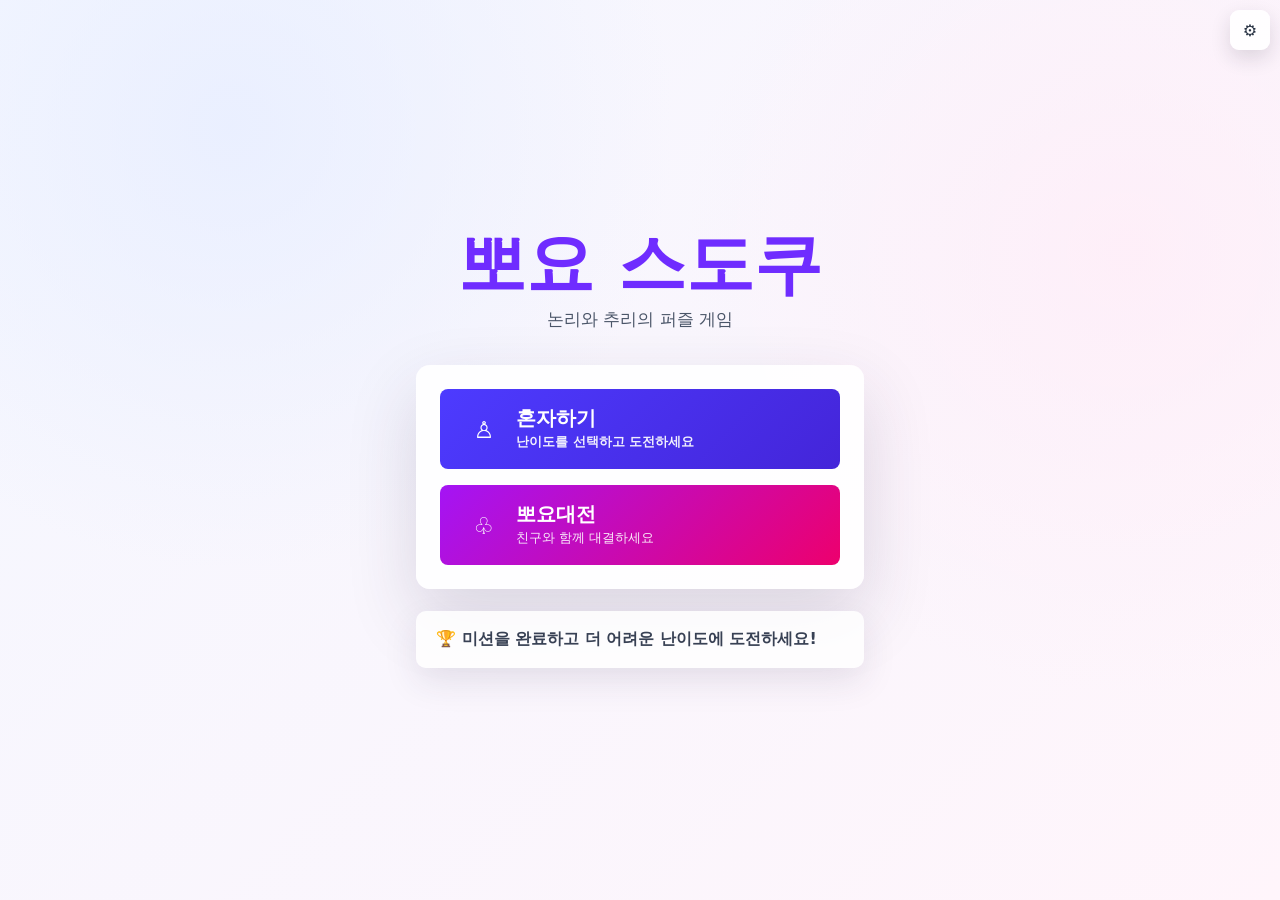
==== commit 1be1310c: "Add files via upload" ====
--- a/index.html
+++ b/index.html
@@ -3,15 +3,20 @@
   <head>
     <meta charset="UTF-8" />
     <meta name="viewport" content="width=device-width, initial-scale=1.0" />
-    <title>스도쿠</title>
-    <link rel="stylesheet" href="./styles.css?v=20260531-21" />
+    <meta name="theme-color" content="#fbf7ff" />
+    <meta name="apple-mobile-web-app-capable" content="yes" />
+    <meta name="apple-mobile-web-app-status-bar-style" content="black-translucent" />
+    <meta name="apple-mobile-web-app-title" content="뽀요 스도쿠" />
+    <title>뽀요 스도쿠</title>
+    <link rel="manifest" href="./manifest.webmanifest?v=20260531-26" />
+    <link rel="stylesheet" href="./styles.css?v=20260531-26" />
   </head>
   <body>
     <button id="settingsBtn" class="settings-fab" type="button" aria-label="개인 설정">⚙</button>
 
     <main class="home-screen" id="homeScreen">
-      <section class="home-card" aria-label="스도쿠 시작">
-        <h1>스도쿠</h1>
+      <section class="home-card" aria-label="뽀요 스도쿠 시작">
+        <h1>뽀요 스도쿠</h1>
         <p>논리와 추리의 퍼즐 게임</p>
 
         <div class="home-actions">
@@ -22,10 +27,10 @@
               <small>난이도를 선택하고 도전하세요</small>
             </span>
           </button>
-          <a class="home-choice battle-choice" href="./battle.html?v=20260531-21">
+          <a class="home-choice battle-choice" href="./battle.html?v=20260531-26">
             <span class="choice-icon">♧</span>
             <span>
-              <strong>대전모드</strong>
+              <strong>뽀요대전</strong>
               <small>친구와 함께 대결하세요</small>
             </span>
           </a>
@@ -41,6 +46,7 @@
           <a class="back-link" href="./index.html" aria-label="처음으로">←</a>
         </div>
         <h2 class="screen-title"><span>🌱</span> 쉬움</h2>
+        <button id="soloFocusBtn" class="focus-button" type="button">집중</button>
         <div class="timer-chip" id="timer">00:00</div>
       </section>
 
@@ -106,10 +112,38 @@
           <span>효과음 크기 <strong id="effectVolumeLabel">50%</strong></span>
           <input id="effectVolume" min="0" max="100" type="range" value="50" />
         </label>
+        <label class="setting-control">
+          <span>효과음 선택</span>
+          <select id="settingsSoundPreset">
+            <option value="soft">맑은 소리</option>
+            <option value="pop">통통 소리</option>
+            <option value="bell">벨 소리</option>
+            <option value="arcade">게임 소리</option>
+            <option value="drum">둥 소리</option>
+          </select>
+        </label>
+        <label class="setting-control color-setting">
+          <span>메시지창 색상 <strong id="chatColorLabel">#6F2CFF</strong></span>
+          <input id="chatColor" type="color" value="#6f2cff" />
+        </label>
+        <label class="setting-control color-setting">
+          <span>메시지 글씨색 <strong id="chatTextColorLabel">#FFFFFF</strong></span>
+          <input id="chatTextColor" type="color" value="#ffffff" />
+        </label>
+        <label class="setting-control">
+          <span>메시지 글씨체</span>
+          <select id="chatFont">
+            <option value="system">기본 글씨체</option>
+            <option value="rounded">둥근 글씨체</option>
+            <option value="serif">차분한 글씨체</option>
+            <option value="mono">게임 글씨체</option>
+            <option value="bold">굵은 글씨체</option>
+          </select>
+        </label>
         <div class="settings-tip">💡 설정은 자동으로 저장되며 다음 접속 시에도 유지됩니다.</div>
       </section>
     </div>
 
-    <script src="./app.js?v=20260531-21"></script>
+    <script src="./app.js?v=20260531-26"></script>
   </body>
 </html>
--- a/styles.css
+++ b/styles.css
@@ -215,7 +215,7 @@
 .topbar,
 .setup-header {
   display: grid;
-  grid-template-columns: 44px 1fr auto;
+  grid-template-columns: 44px 1fr auto auto;
   align-items: center;
   gap: 8px;
 }
@@ -254,6 +254,17 @@
   font-family: ui-monospace, SFMono-Regular, Menlo, Consolas, monospace;
   font-size: 0.95rem;
   text-align: center;
+}
+
+.focus-button {
+  min-width: 52px;
+  min-height: 36px;
+  padding: 0 10px;
+  border-radius: 8px;
+  color: #fff;
+  background: #030313;
+  font-size: 0.88rem;
+  font-weight: 850;
 }
 
 .solo-content {
@@ -674,7 +685,7 @@
 }
 
 .battle-topbar {
-  grid-template-columns: 36px 1fr auto;
+  grid-template-columns: 36px 1fr auto auto;
 }
 
 .mobile-chat-preview {
@@ -698,6 +709,39 @@
   display: none;
 }
 
+.chat-message {
+  display: grid;
+  justify-items: start;
+  gap: 2px;
+  max-width: 92%;
+  padding: 8px 10px;
+  border-radius: 8px;
+  background: var(--accent);
+  color: #fff;
+  text-align: left;
+  overflow-wrap: anywhere;
+  word-break: break-word;
+  box-shadow: 0 8px 18px rgba(49, 38, 76, 0.12);
+}
+
+.chat-message.mine {
+  justify-self: end;
+}
+
+.chat-message strong {
+  color: currentColor;
+  font-size: 0.72rem;
+  opacity: 0.82;
+}
+
+.chat-message span {
+  color: currentColor;
+  font-size: 0.86rem;
+  font-weight: 720;
+  line-height: 1.35;
+  font-family: inherit;
+}
+
 .chat-form {
   display: grid;
   grid-template-columns: 1fr 44px;
@@ -717,18 +761,77 @@
 
 .players-panel {
   display: grid;
-  grid-template-columns: 1fr 1fr;
-  gap: 0;
+  grid-template-columns: minmax(0, 1fr) auto minmax(0, 1fr);
+  align-items: stretch;
+  gap: 8px;
   padding: 14px;
   border-radius: 10px;
   background: linear-gradient(90deg, #fbf4ff, #fff1f7);
   box-shadow: none;
 }
 
-.players-panel .progress-row {
+.player-score-card {
   display: grid;
   justify-items: center;
-  gap: 4px;
+  align-content: center;
+  gap: 3px;
+  min-width: 0;
+  color: #394355;
+  text-align: center;
+}
+
+.player-score-card span {
+  max-width: 100%;
+  overflow: hidden;
+  font-size: 0.78rem;
+  font-weight: 820;
+  text-overflow: ellipsis;
+  white-space: nowrap;
+}
+
+.player-score-card strong {
+  color: var(--accent);
+  font-size: 1.28rem;
+  line-height: 1;
+}
+
+.player-score-card em {
+  color: #6f7684;
+  font-size: 0.76rem;
+  font-style: normal;
+  font-weight: 760;
+}
+
+.player-score-card.is-empty {
+  opacity: 0.48;
+}
+
+.match-score {
+  min-width: 104px;
+  display: grid;
+  place-items: center;
+  align-content: center;
+  gap: 2px;
+  padding: 8px 10px;
+  border-inline: 1px solid rgba(111, 44, 255, 0.18);
+}
+
+.match-score span {
+  color: #6a7080;
+  font-size: 0.7rem;
+  font-weight: 850;
+}
+
+.match-score strong {
+  color: #111827;
+  font-size: clamp(1.55rem, 7vw, 2.1rem);
+  line-height: 1;
+  font-weight: 950;
+}
+
+.match-score small {
+  color: var(--accent-2);
+  font-size: 0.62em;
 }
 
 .players-panel p {
@@ -783,6 +886,8 @@
 
 .settings-modal {
   width: min(448px, 100%);
+  max-height: min(760px, calc(100dvh - 36px));
+  overflow-y: auto;
   display: grid;
   gap: 22px;
   padding: 24px;
@@ -836,6 +941,35 @@
   accent-color: #030313;
 }
 
+.setting-control select {
+  width: 100%;
+  min-height: 42px;
+  border: 1px solid var(--line);
+  border-radius: 8px;
+  padding: 0 10px;
+  color: var(--ink);
+  background: #fff;
+  font-weight: 760;
+}
+
+.color-setting {
+  grid-template-columns: 1fr auto;
+  align-items: center;
+}
+
+.color-setting span {
+  display: flex;
+}
+
+.color-setting input {
+  width: 54px;
+  height: 38px;
+  padding: 3px;
+  border: 1px solid var(--line);
+  border-radius: 8px;
+  background: #fff;
+}
+
 .settings-tip {
   padding: 14px;
   color: #4d586c;
@@ -879,3 +1013,59 @@
     font-size: clamp(1rem, 4.9vw, 1.24rem);
   }
 }
+
+body.focus-mode {
+  background: #fbf7ff;
+  overscroll-behavior: none;
+}
+
+body.focus-mode .settings-fab {
+  display: none;
+}
+
+body.focus-mode .home-screen {
+  min-height: 100dvh;
+}
+
+body.focus-mode .app-shell {
+  width: min(448px, 100vw);
+  min-height: 100dvh;
+  padding: max(8px, env(safe-area-inset-top)) 8px max(8px, env(safe-area-inset-bottom));
+  align-content: start;
+}
+
+body.focus-mode .solo-shell,
+body.focus-mode .battle-game-card {
+  min-height: calc(100dvh - max(16px, env(safe-area-inset-top)) - max(16px, env(safe-area-inset-bottom)));
+  padding: 14px;
+  border-radius: 0;
+  box-shadow: none;
+}
+
+body.focus-mode .solo-content,
+body.focus-mode .battle-game-card {
+  gap: 10px;
+}
+
+body.focus-mode .mission-panel {
+  padding: 10px 12px;
+}
+
+body.focus-mode .progress-panel p,
+body.focus-mode .unlock-status,
+body.focus-mode .mobile-bottom-stats,
+body.focus-mode .leave-action {
+  display: none;
+}
+
+body.focus-mode .board-wrap {
+  box-shadow: none;
+}
+
+body.focus-mode .number-pad {
+  gap: 6px;
+}
+
+body.focus-mode .number-pad button {
+  min-height: 34px;
+}
